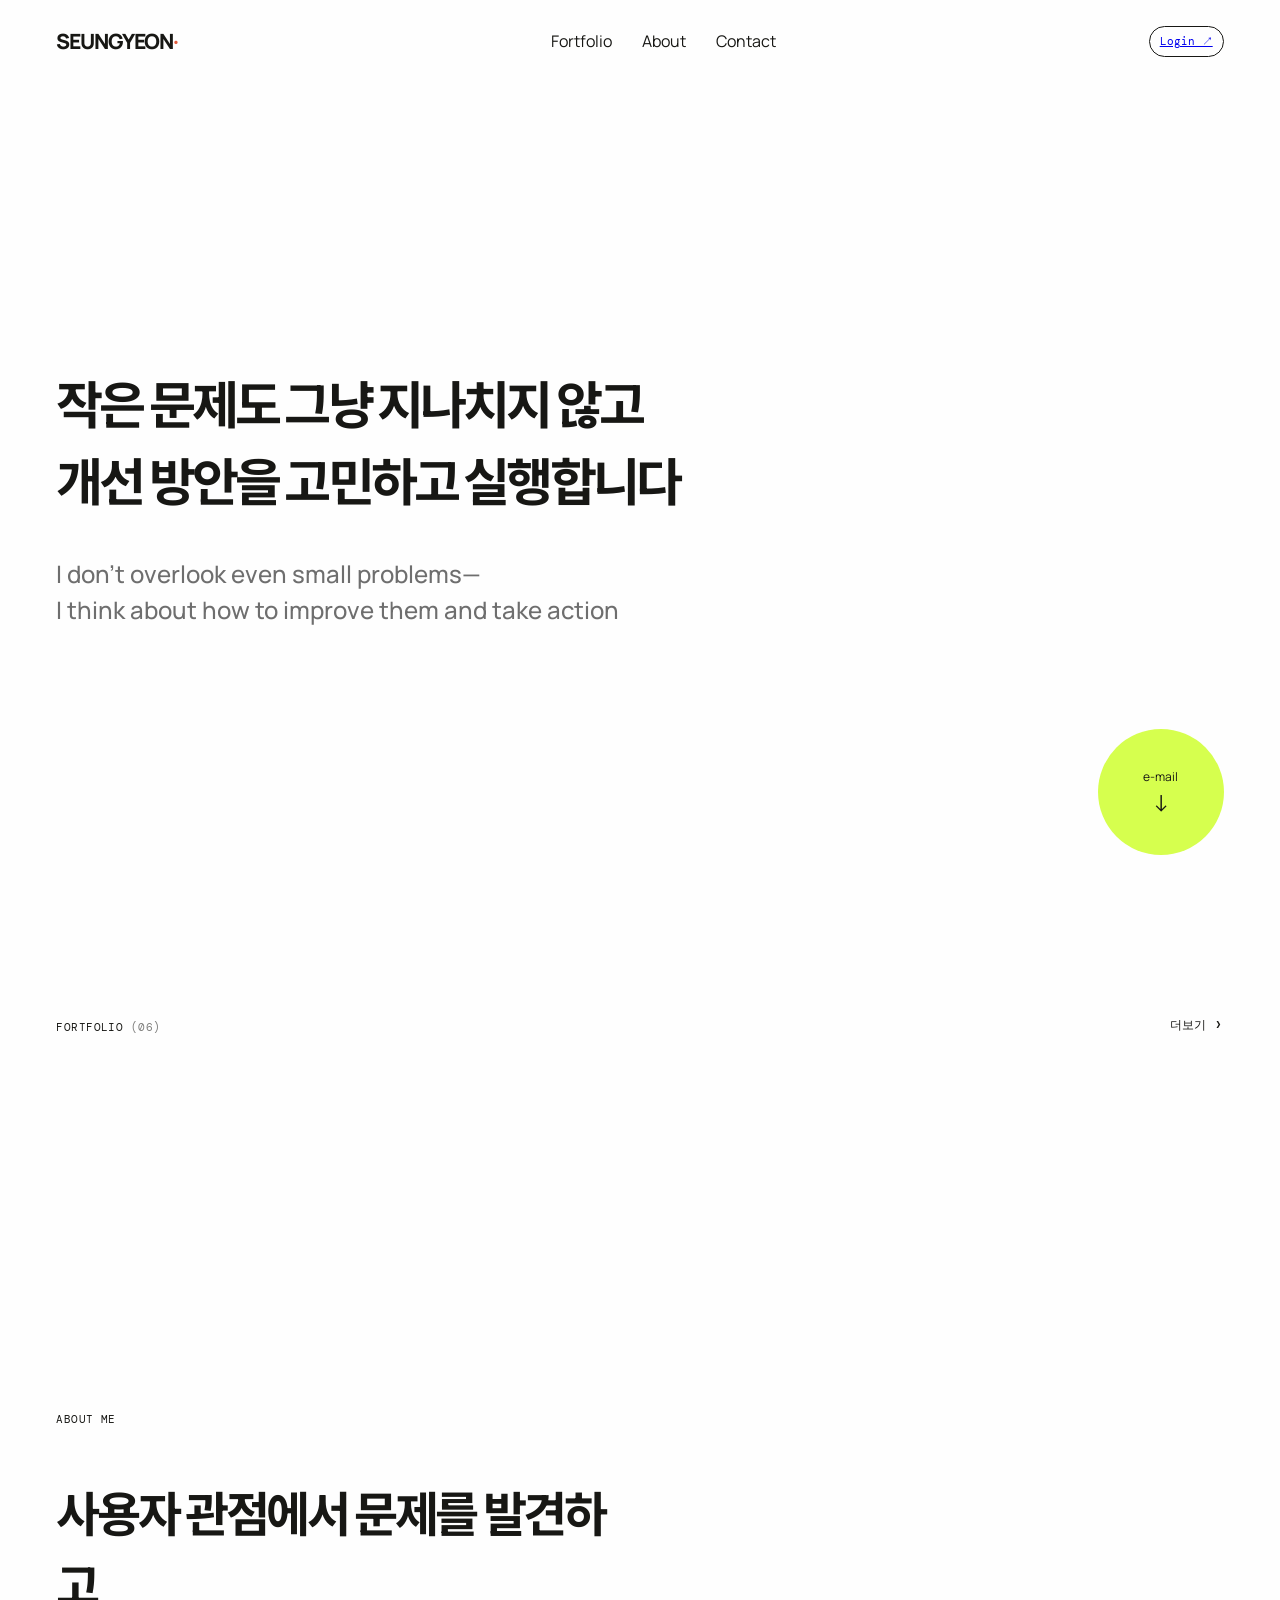
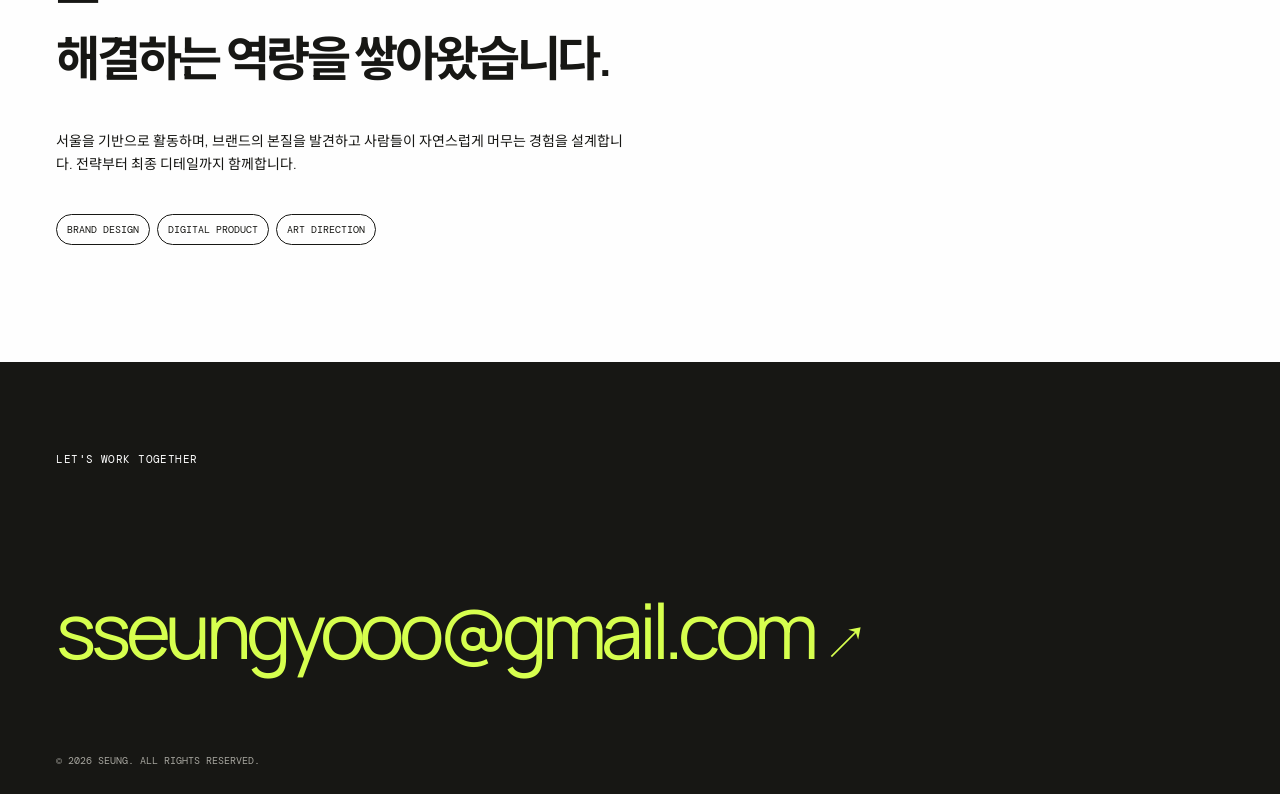
==== portfolio-homepage/index.html @ 779c718c "Use single hero image layer" ====
<!doctype html>
<html lang="ko">
<head>
  <meta charset="UTF-8" />
  <meta name="viewport" content="width=device-width, initial-scale=1.0" />
  <title>SEUNGYEON — Portfolio</title>
  <link rel="preconnect" href="https://fonts.googleapis.com">
  <link rel="preconnect" href="https://fonts.gstatic.com" crossorigin>
  <link href="https://fonts.googleapis.com/css2?family=DM+Mono:wght@400;500&family=Manrope:wght@400;500;600;700;800&family=Noto+Sans+KR:wght@400;500;600;700&display=swap" rel="stylesheet">
  <link rel="stylesheet" href="styles.css" />
  <style>
    .admin-link{font:11px 'DM Mono',monospace;border:1px solid #171714;padding:7px 10px;border-radius:20px}@media(max-width:680px){.admin-link{display:none}}
    .hero h1{font-size:clamp(48px, 4vw, 64px) !important;}
    .about h2{font-size:var(--about-size, 48px) !important}
    .hero{background:var(--hero-bg,transparent)}.contact{background:var(--contact-bg,#171714)}</style>
</head>
<body>
  <header class="nav">
    <a class="brand" href="#top">SEUNGYEON<span>·</span></a><nav><a href="works.html">Fortfolio</a><a href="#about">About</a><a href="#contact">Contact</a></nav><a class="admin-link" href="admin.html">Login ↗</a><button class="menu" aria-label="메뉴">☰</button></header>
  <main id="top">
   <section class="hero">
      <div class="hero-copy">
        <p class="eyebrow"></p>
        <h1 id="heroTitle">작은 문제도 그냥 지나치지 않고<br>개선 방안을 고민하고 실행합니다</h1>
        <p id="heroIntro" class="hero-intro">I don’t overlook even small problems—<br>I think about how to improve them and take action</p>
      </div>
      <img id="heroImage" class="hero-background-image" alt="" hidden>
      <div class="hero-bottom"><a class="round-link" href="#pageBottom">e-mail <span>↓</span>
</a>
    </section>

    <section id="work" class="work section">
      <div class="section-head"><p class="eyebrow">FORTFOLIO <span>(06)</span></p><a class="work-more" href="works.html">더보기 <span>›</span></a></div>
      <div id="workGrid" class="work-grid" aria-label="주요 작업물"></div>
    </section>

    <section id="about" class="about section"><div class="about-copy"><p class="eyebrow">ABOUT ME</p><h2 id="aboutTitle">사용자 관점에서 문제를 발견하고<br>해결하는 역량을 쌓아왔습니다.</h2><p id="aboutText" class="body-copy">서울을 기반으로 활동하며, 브랜드의 본질을 발견하고 사람들이 자연스럽게 머무는 경험을 설계합니다. 전략부터 최종 디테일까지 함께합니다.</p><div id="aboutKeywords" class="skills"><span>BRAND DESIGN</span><span>DIGITAL PRODUCT</span><span>ART DIRECTION</span></div><div id="aboutGallery" class="about-gallery" aria-label="소개 이미지 슬라이드"><div class="about-gallery-head"><div class="about-gallery-controls"><button id="aboutGalleryPrev" type="button" aria-label="이전 이미지">‹</button><button id="aboutGalleryNext" type="button" aria-label="다음 이미지">›</button></div></div><div id="aboutGalleryTrack" class="about-gallery-track"></div></div></div><div id="aboutImageBox" class="about-image" aria-label="소개 이미지"><img id="aboutImage" alt="" hidden></div></section>

    <section id="contact" class="contact"><p class="eyebrow">LET'S WORK TOGETHER</p><a id="contactEmail" href="mailto:sseungyooo@gmail.com">sseungyooo@gmail.com <span>↗</span></a><p class="footer-note">© 2026 SEUNG. ALL RIGHTS RESERVED.</p></section>
  </main>
    <dialog id="detailModal" class="detail-modal">
    <div class="modal-content">
      <button id="closeDetail" class="close-modal" aria-label="닫기">×</button>
      <div id="modalArt" class="modal-art"></div>
      <div class="modal-body">
        <p class="eyebrow">PROJECT DETAIL</p>
        <h2 id="modalTitle">프로젝트 제목</h2>
        <p id="modalDetail" class="modal-sub">카테고리 · 연도</p>
        <hr class="modal-divider" />
        <p id="modalDesc" class="modal-description">프로젝트 상세 설명 문구입니다.</p>
      </div>
    </div>
  </dialog>
  <script type="module" src="home.js"></script>
</body>
</html>
---- portfolio-homepage/styles.css ----
:root{--ink:#171714;--paper:#fefefe;--lime:#d6ff4e;--line:#c9c7c0}*{box-sizing:border-box}html{scroll-behavior:smooth}body{margin:0;background:var(--paper);color:var(--ink);font-family:Manrope,'Noto Sans KR',sans-serif}
.nav{height:82px;padding:0 4.4vw;display:flex;align-items:center;justify-content:space-between;border-bottom:none; solid var(--line);position:sticky;top:0;background:var(--paper);backdrop-filter:blur(12px);z-index:100}
.brand{color:var(--ink);font-weight:800;font-size:21px;text-decoration:none;letter-spacing:-1px}.brand span{color:#e25b3d}nav{display:flex;gap:30px}nav a,.text-button{font-size:16px;color:var(--ink);text-decoration:none;border:0;background:none;font-family:inherit;cursor:pointer}.menu{display:none;border:0;background:transparent;font-size:20px}.hero{min-height:calc(100vh - 82px);padding:11vh 4.4vw 5vh;position:relative;overflow:hidden;border-bottom:none; solid var(--line)}.eyebrow{font-family:'DM Mono',monospace;font-size:11px;letter-spacing:.04em;margin:0}.eyebrow span{opacity:.55}.hero h1{font-size:var(--hero-size, 60px) !important;letter-spacing:-.075em;line-height:.93;margin:7vh 0 0;max-width:none;position:relative;z-index:1}.hero em{font-family:Georgia,serif;font-weight:400}.hero-bottom{display:flex;align-items:end;justify-content:space-between;position:absolute;bottom:5vh;left:4.4vw;right:4.4vw;z-index:1}
.hero-bottom p,.body-copy{font-size:14px;line-height:1.7;margin:0}
.round-link{width:126px;height:126px;border-radius:50%;background:var(--lime);display:flex;align-items:center;justify-content:center;flex-direction:column;color:var(--ink);font-size:12px;text-decoration:none;transition:transform .3s}
.round-link:hover{transform:rotate(12deg) scale(1.05)}
.round-link span{font-size:23px}.orb{display:none !important;}.orb-one{width:37vw;height:37vw;right:-8vw;top:7vh;background:#ff7f67}.orb-two{width:16vw;height:16vw;right:29vw;bottom:-4vw;background:#7c9cff}.section{padding:13vh 4.4vw}
.section-head{display:flex;justify-content:space-between;margin-bottom:42px}.text-button{text-decoration:underline;text-underline-offset:4px}.work-grid{display:grid;grid-template-columns:1.35fr 1fr;gap:50px 2vw}.project:nth-child(3){grid-column:2}
.project-art{aspect-ratio:1.2;position:relative;overflow:hidden;padding:18px;font-family:'DM Mono',monospace;font-size:11px}.project-large .project-art{aspect-ratio:1.28}.art-a{background:#ccb9f8}.art-b{background:#fd7e58}
.art-c{background:#172426;color:var(--paper)}.shape{position:absolute}.a-shape{width:42%;height:70%;border-radius:50% 50% 6% 6%;background:#e8fa4b;left:29%;top:18%;transform:rotate(35deg)}
.b-shape{width:65%;height:65%;border-radius:50%;background:#1c39ca;right:-10%;bottom:-14%;box-shadow:-52px -22px 0 #f6dfc5}.c-shape{right:8%;bottom:10%;font-weight:700;font-size:clamp(25px,4vw,62px);line-height:.85;text-align:right;letter-spacing:-.08em}
.project-meta{padding-top:15px;display:flex;justify-content:space-between;gap:10px}.project-meta h2{margin:0;font-size:16px;letter-spacing:-.04em}
.project-meta p{margin:0;font:10px 'DM Mono',monospace;opacity:.65;padding-top:5px}.about{border-top:none; solid var(--line);display:grid;grid-template-columns:1fr 2fr;gap:5vw}

.about h2{font-size:var(--about-size, 48px) !important;letter-spacing:-.07em;line-height:.98;margin:0 0 35px}
.body-copy{max-width:860px}

.skills{margin-top:48px;display:flex;flex-wrap:wrap;gap:7px}
.skills span{font:10px 'DM Mono',monospace;border:1px solid var(--ink);padding:8px 10px;border-radius:20px}.contact{background:var(--ink);color:var(--paper);padding:10vh 4.4vw 3vh;min-height:48vh;display:flex;flex-direction:column}

.contact a{color:var(--lime);font-size:clamp(31px,6vw,90px);letter-spacing:-.07em;text-decoration:none;margin-top:auto}
.contact a span{font-family:Arial;font-size:.6em}
.footer-note{font:10px 'DM Mono',monospace;color:#a6a59e;margin:8vh 0 0}dialog{border:0;padding:0;background:transparent;width:min(92vw,530px)}dialog::backdrop{background:#171714aa;backdrop-filter:blur(5px)}dialog form{background:var(--paper);padding:46px;position:relative}dialog h2{font-size:33px;letter-spacing:-.06em;margin:12px 0 30px}

.close{position:absolute;right:20px;top:15px;font-size:30px;border:0;background:none;cursor:pointer}label{display:block;font-size:12px;margin:17px 0}input{display:block;margin-top:7px;width:100%;padding:12px 0;background:transparent;border:0;border-bottom:none; solid var(--ink);font:14px inherit}

.file-label{border:none; dashed #9c9a92;padding:15px}.file-label input{border:0}
.file-label small{font-size:10px;color:#696861}.submit{margin-top:18px;width:100%;padding:15px;background:var(--ink);color:white;border:0;font:600 13px inherit;cursor:pointer}@media(max-width:680px){.nav{height:64px}.nav nav{display:none}
.menu{display:block}.hero{min-height:680px;padding-top:8vh}.hero-bottom{align-items:start}
.orb-one{width:65vw;height:65vw;right:-20vw}.orb-two{width:31vw;height:31vw;right:15vw;bottom:20vh}.work-grid{display:block}
.project{margin-bottom:35px}.project:nth-child(3){margin-left:12vw}.about{display:block}.about>
.eyebrow{margin-bottom:50px}
.contact{min-height:38vh}.round-link{width:95px;height:95px}
.section{padding:85px 4.4vw}}


/* Project Card Hover & Detail Modal */
.project { cursor: pointer; transition: transform 0.3s ease; }
.project:hover { transform: translateY(-6px); }
.project-art { transition: filter 0.3s ease, transform 0.3s ease; }
.project:hover .project-art { filter: brightness(1.05); }

.detail-modal { border: 0; padding: 0; background: transparent; width: min(92vw, 600px); border-radius: 16px; }
.detail-modal::backdrop { background: rgba(23, 23, 20, 0.7); backdrop-filter: blur(8px); }
.modal-content { background: var(--paper); border-radius: 16px; position: relative; overflow: hidden; box-shadow: 0 25px 50px -12px rgba(0, 0, 0, 0.25); border:none; solid var(--line); }
.close-modal { position: absolute; right: 20px; top: 18px; font-size: 26px; border: 0; background: rgba(255, 255, 255, 0.8); width: 36px; height: 36px; border-radius: 50%; display: flex; align-items: center; justify-content: center; cursor: pointer; z-index: 10; backdrop-filter: blur(4px); transition: background 0.2s; }
.close-modal:hover { background: rgba(255, 255, 255, 1); }
.modal-art { aspect-ratio: 1.6; width: 100%; position: relative; background-size: cover; background-position: center; }
.modal-body { padding: 32px 36px 40px; }
.modal-sub { font: 12px 'DM Mono', monospace; opacity: 0.75; margin: 8px 0 0; }
.modal-body h2 { font-size: clamp(24px, 3.5vw, 36px); letter-spacing: -0.05em; margin: 12px 0 0; line-height: 1.1; color: var(--ink); }
.modal-divider { border: 0; height: 1px; background: var(--line); margin: 24px 0; }
.modal-description { font-size: 15px; line-height: 1.75; color: var(--ink); margin: 0; white-space: pre-wrap; }


/* Ensure 100% Clickable Project Cards */
.project, .project * { cursor: pointer !important; }
.project { user-select: none; transition: transform 0.25s ease, filter 0.25s ease; position: relative; z-index: 1; }
.project:hover { transform: translateY(-8px); }
.project:active { transform: translateY(-2px) scale(0.99); }

.hero h1 { line-height: 1.5 !important; }
.about h2 { line-height: 1.5 !important; }
.hero-intro{
  margin-top:36px;
  font-size:24px;
  font-weight:500;
  line-height:150%;
  letter-spacing:0.0em;
  color:#6E6E6E;
  max-width:1000px;
}

.hero-bottom{
  justify-content:flex-end;
}

/* Selected work: compact six-card gallery */
.section-head{align-items:center}
.work-more{font:12px 'DM Mono',monospace;color:var(--ink);text-decoration:none;border-bottom:none; solid currentColor;padding-bottom:3px;transition:opacity .2s}
.work-more:hover{opacity:.55}.work-more span{font-size:18px;line-height:0;vertical-align:-1px}
.work-grid{grid-template-columns:repeat(3,minmax(0,1fr));gap:54px 1.2vw}.project:nth-child(3){grid-column:auto}.project-large .project-art,.project-art{aspect-ratio:1/1;padding:14px}.project-art span{position:relative;z-index:1}.project-meta{padding-top:12px}.project-meta h2{font-size:14px}.project-meta p{font-size:9px}.project:hover{transform:translateY(-5px)}
@media(max-width:850px){.work-grid{grid-template-columns:repeat(2,minmax(0,1fr));gap:40px 2vw}}
@media(max-width:540px){.section-head{margin-bottom:28px}.work-grid{grid-template-columns:1fr;gap:30px}.project:nth-child(3){margin-left:0}.work-more{font-size:11px}}

/* Home work: horizontal wheel-driven gallery */
.project{color:inherit;text-decoration:none}.scroll-guide{font:10px 'DM Mono',monospace;margin:0;color:#73716b}#workGrid.work-grid{display:flex;gap:22px;overflow-x:auto;padding:28px 0 56px;scroll-snap-type:x proximity;overscroll-behavior-x:contain;scrollbar-width:none;-ms-overflow-style:none}#workGrid::-webkit-scrollbar{display:none}#workGrid .project{flex:0 0 calc((100% - 44px)/3);scroll-snap-align:start;transition:transform .5s cubic-bezier(.22,.8,.22,1),filter .5s;transform-origin:center bottom}#workGrid .project-art{aspect-ratio:4/5}#workGrid .project:hover{transform:translateY(-28px);filter:drop-shadow(0 25px 16px rgba(23,23,20,.16));position:relative;z-index:2}
/* All work: conventional three-column grid */
.all-work-grid{display:grid;grid-template-columns:repeat(3,minmax(0,1fr));gap:54px 1.2vw;padding-top:28px}.all-work-card{min-width:0}.all-work-card .project-art{aspect-ratio:1/1}.all-work-card 
.project-meta{padding-top:12px}@media(max-width:850px){.all-work-grid{grid-template-columns:repeat(2,minmax(0,1fr));gap:40px 2vw}}@media(max-width:680px){.scroll-guide{display:none}#workGrid.work-grid{gap:14px;padding-bottom:38px}#workGrid 
.project{flex-basis:76vw}#workGrid .project:hover{transform:translateY(-16px)}.all-work-grid{grid-template-columns:1fr;gap:30px}}

.all-work-card{color:inherit;text-decoration:none;transition:transform .25s}.all-work-card:hover{transform:translateY(-6px)}.project-page{max-width:1120px;margin:0 auto;padding:8vh 4.4vw 16vh}
.back-project{font:11px 'DM Mono',monospace;color:var(--ink);text-decoration:none}.project-page>h1{font-size:clamp(44px,8vw,110px);letter-spacing:-.075em;line-height:1;margin:9vh 0 18px;max-width:900px}
.project-page-detail{font:13px 'DM Mono',monospace;margin:0 0 8vh}.project-page-image{aspect-ratio:16/9;margin-bottom:10vh}
.project-page-copy{max-width:580px;margin-left:auto}.project-page-copy>p:last-child{font-size:18px;line-height:1.8;white-space:pre-wrap;margin:22px 0 0}@media(max-width:680px){.project-page{padding-top:50px}
.project-page-image{aspect-ratio:1/1;margin-bottom:60px}.project-page-copy{margin-left:0}.project-page-copy>p:last-child{font-size:16px}}

/* Project detail spacing */
.project-page{max-width:1440px;padding:clamp(52px,8vw,128px) clamp(28px,8vw,150px) clamp(90px,13vw,190px)}
.back-project{display:inline-block;margin-bottom:clamp(42px,7vh,88px)}
.project-page>h1{margin:clamp(36px,6vh,76px) 0 20px;max-width:1040px}
.project-page-detail{margin-bottom:clamp(52px,9vh,120px)}
.project-page-image{width:100%;aspect-ratio:16/8.5;margin:0 0 clamp(70px,11vh,150px)}
.project-page-copy{max-width:640px;margin-right:clamp(0px,7vw,110px)}
.project-page-detail + .project-page-copy{margin-top:clamp(46px,7vh,92px);margin-bottom:clamp(58px,9vh,120px)}
@media(max-width:680px){.project-page{padding:48px 24px 96px}.back-project{margin-bottom:42px}.project-page>h1{margin-top:32px}.project-page-image{aspect-ratio:1/1}.project-page-copy{margin-right:0}}

/* Editorial project layout */
.project-page{max-width:760px;margin:0 auto;padding:clamp(40px,5vw,70px) 28px 110px}
.project-page #projectIndex{display:none}
.project-page .back-project{display:inline-block}
.project-page>h1{font-size:clamp(50px,5.6vw,82px);line-height:.98;letter-spacing:-.08em;margin:0 0 20px;max-width:none}
.project-page-detail{font-size:10px;margin:0 0 clamp(52px,7vw,88px)}
.project-page-copy{max-width:none;margin:0 0 28px}
.project-page-copy>p:last-child{font-size:14px;line-height:1.7;margin:12px 0 0}
.project-page-image{aspect-ratio:16/9;margin:0;width:100%}
@media(max-width:680px){.project-page{padding:42px 22px 72px}.project-page>h1{font-size:48px}.project-page-detail{margin-bottom:46px}.project-page-image{aspect-ratio:1/1}}


/* Hero image upload area */
.hero{display:grid;grid-template-columns:minmax(0,1.12fr) minmax(330px,.82fr);align-items:center;gap:clamp(36px,6vw,110px);padding:clamp(55px,9vh,120px) 4.4vw 5vh}
.hero-copy{position:relative;z-index:1;align-self:center}
.hero h1{margin:0}
.hero-image{width:100%;aspect-ratio:0.92;background:#dedede;border-radius:28px;overflow:hidden;align-self:stretch;min-height:440px}
.hero-image img{width:100%;height:100%;display:block;object-fit:cover}
.hero-bottom{z-index:3}@media(max-width:760px){.hero{display:block;min-height:auto;padding:80px 4.4vw 150px}
.hero-image{margin-top:42px;min-height:0;aspect-ratio:1;border-radius:20px}.hero-bottom{bottom:28px}
.hero h1{font-size:clamp(42px,11vw,var(--hero-size,60px))!important}}


/* Full hero background image */
.hero{grid-template-columns:1fr;background-color:var(--hero-bg,transparent);background-image:var(--hero-image,none);background-size:cover;background-position:center;isolation:isolate}
.hero-copy{width:100%;max-width:1200px;}
.hero::before{content:"";position:absolute;inset:0;background:linear-gradient(90deg,rgba(255,255,255,.84) 0%,rgba(255,255,255,.56) 47%,rgba(255,255,255,.1) 100%);z-index:0;pointer-events:none}
.hero:not(.has-hero-image)::before{display:none}
.hero-image{display:none}
.hero .hero-bottom{left:auto;right:4.4vw;bottom:5vh;z-index:3}@media(max-width:760px){.hero-copy{max-width:none}
.hero .hero-bottom{left:auto;right:4.4vw;bottom:28px}.hero::before{background:rgba(255,255,255,.45)}}


/* About content and image, managed from admin */
.about{grid-template-columns:minmax(0,1.08fr) minmax(300px,.92fr);align-items:center;gap:clamp(44px,7vw,120px)}.about-copy>.eyebrow{margin-bottom:clamp(28px,4vw,52px)}
.about-copy h2{max-width:860px}

.about-image{display:none;width:100%;aspect-ratio:5/5.78;border-radius:24px;overflow:hidden;background:#dedede}
.about-image.has-image{display:block}
.about-image img{display:block;width:100%;height:100%;object-fit:cover}
.about-copy .skills{margin-top:38px}@media(max-width:760px){.about{display:block}.about-image.has-image{margin-top:46px;border-radius:20px}.about-copy>.eyebrow{margin-bottom:32px}}


/* About gallery managed in admin */
.about{align-items:start}.about-copy{padding-top:clamp(0px,1.2vw,18px)}.about-gallery{display:none;margin-top:clamp(34px,4vw,54px);overflow:hidden;width:100%}.about-gallery.has-images{display:block}.about-gallery-track{display:flex;gap:12px;transform:translateX(0);transition:transform 650ms cubic-bezier(.22,.8,.22,1);will-change:transform}.about-gallery-track.is-shifting{transform:translateX(calc(-33.333333% - 4px))}.about-gallery-item{flex:0 0 calc((100% - 24px)/3);aspect-ratio:4/5;border-radius:18px;overflow:hidden;background:#dedede}.about-gallery-item img{display:block;width:100%;height:100%;object-fit:cover}@media(max-width:760px){.about-copy{padding-top:0}.about-gallery{margin-top:34px}.about-gallery-item{border-radius:14px}.about-gallery-track{gap:10px}.about-gallery-track.is-shifting{transform:translateX(calc(-33.333333% - 3.333px))}.about-gallery-item{flex-basis:calc((100% - 20px)/3)}}


/* About gallery controls and seamless movement */
.about-gallery-head{display:flex;justify-content:flex-end;align-items:center;margin:0 0 12px}.about-gallery-controls{display:flex;gap:8px}.about-gallery-controls button{width:32px;height:32px;margin:0;padding:0;border:1px solid var(--ink);border-radius:50%;background:var(--paper);color:var(--ink);font:24px/1 Arial,sans-serif;display:grid;place-items:center;cursor:pointer;transition:background .2s,color .2s,opacity .2s}.about-gallery-controls button:hover:not(:disabled){background:var(--ink);color:var(--paper)}.about-gallery-controls button:disabled{opacity:.28;cursor:default}.about-gallery-track{transition:transform 650ms cubic-bezier(.22,.8,.22,1)}.about-gallery-track.is-shifting{transform:translateX(calc(-33.333333% - 4px))}


/* Restore home Portfolio horizontal gallery and hover interaction */
#work #workGrid.work-grid{display:flex!important;grid-template-columns:none!important;gap:22px;overflow-x:auto;overflow-y:visible;padding:28px 0 56px;scroll-snap-type:x proximity;scrollbar-width:none;-ms-overflow-style:none}#work #workGrid.work-grid::-webkit-scrollbar{display:none}#work #workGrid.work-grid .project{display:block!important;flex:0 0 calc((100% - 44px)/3)!important;min-width:0;margin:0!important;scroll-snap-align:start;transform-origin:center bottom;transition:transform .5s cubic-bezier(.22,.8,.22,1),filter .5s}#work #workGrid.work-grid .project-art{aspect-ratio:4/5}#work #workGrid.work-grid .project:hover{transform:translateY(-28px);filter:drop-shadow(0 25px 16px rgba(23,23,20,.16));position:relative;z-index:2}@media(max-width:680px){#work #workGrid.work-grid{gap:14px;padding-bottom:38px}#work #workGrid.work-grid .project{flex-basis:76vw!important}#work #workGrid.work-grid .project:hover{transform:translateY(-16px)}}
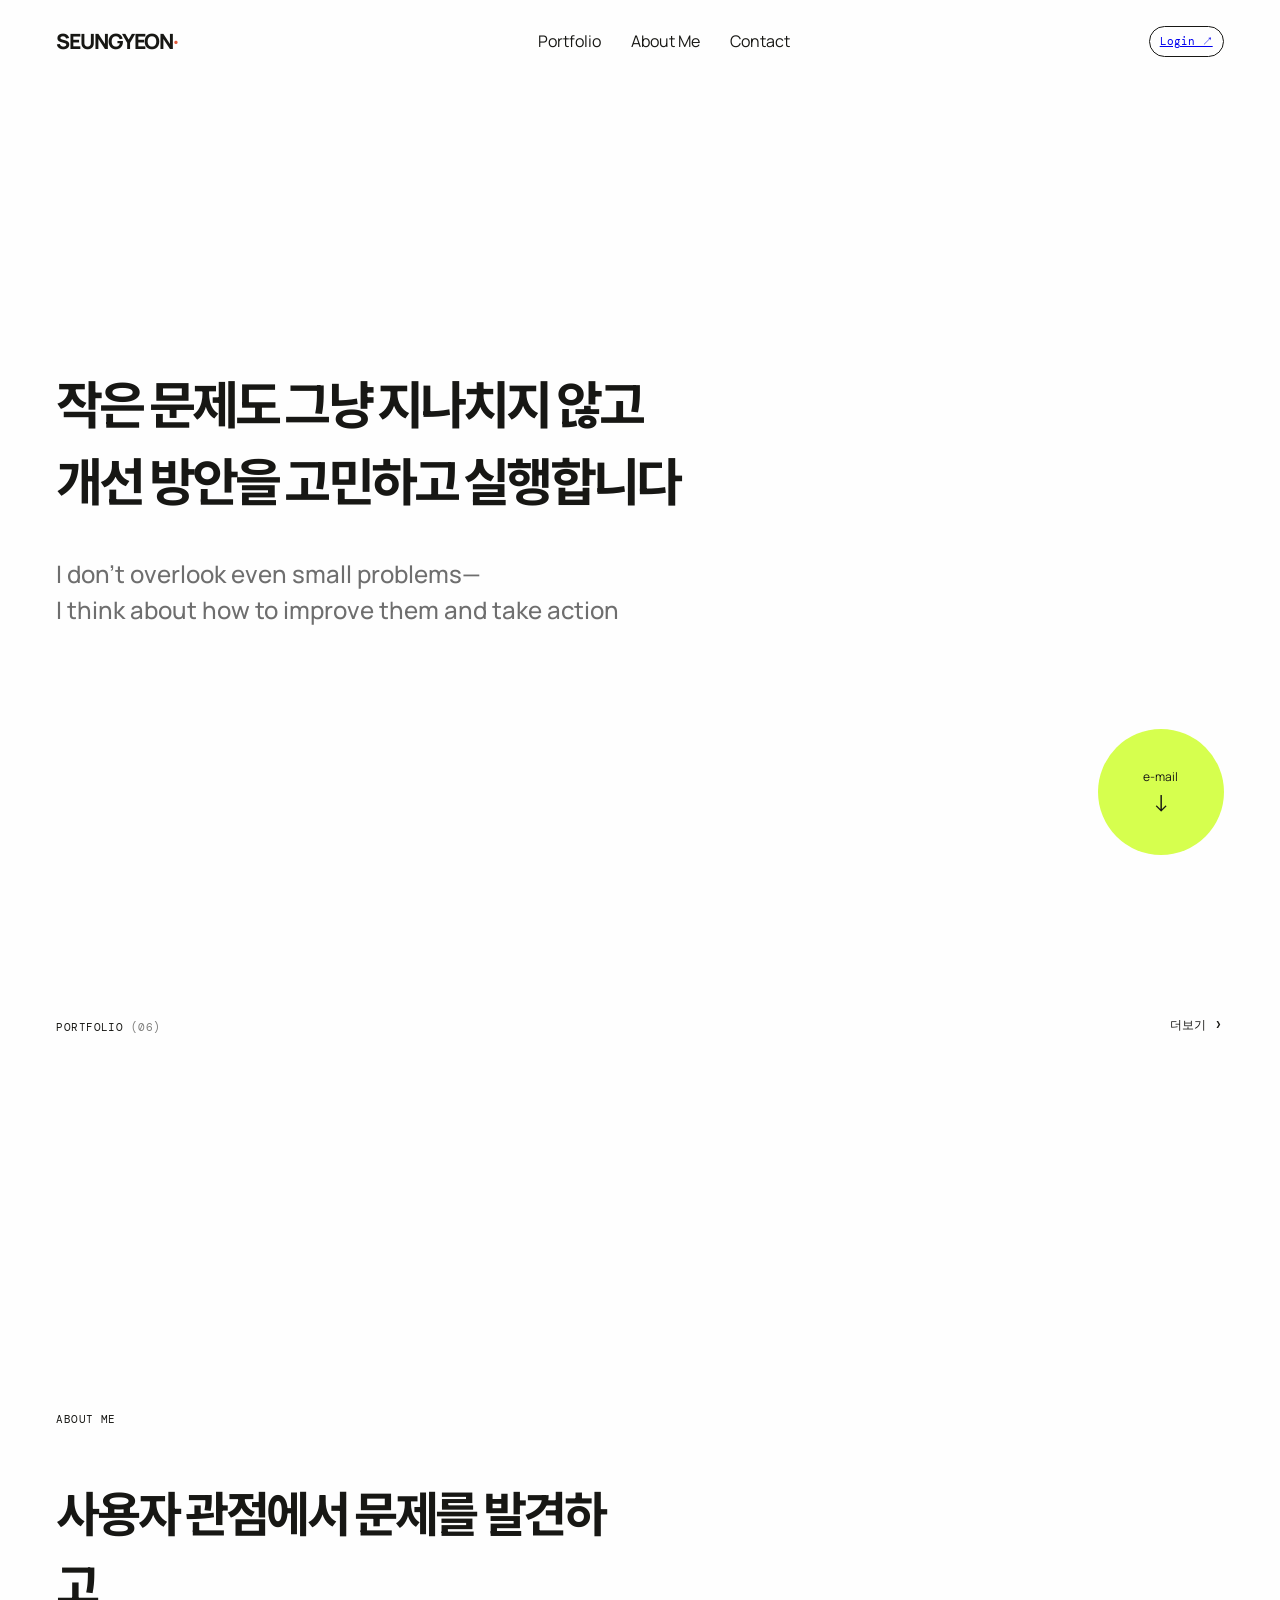
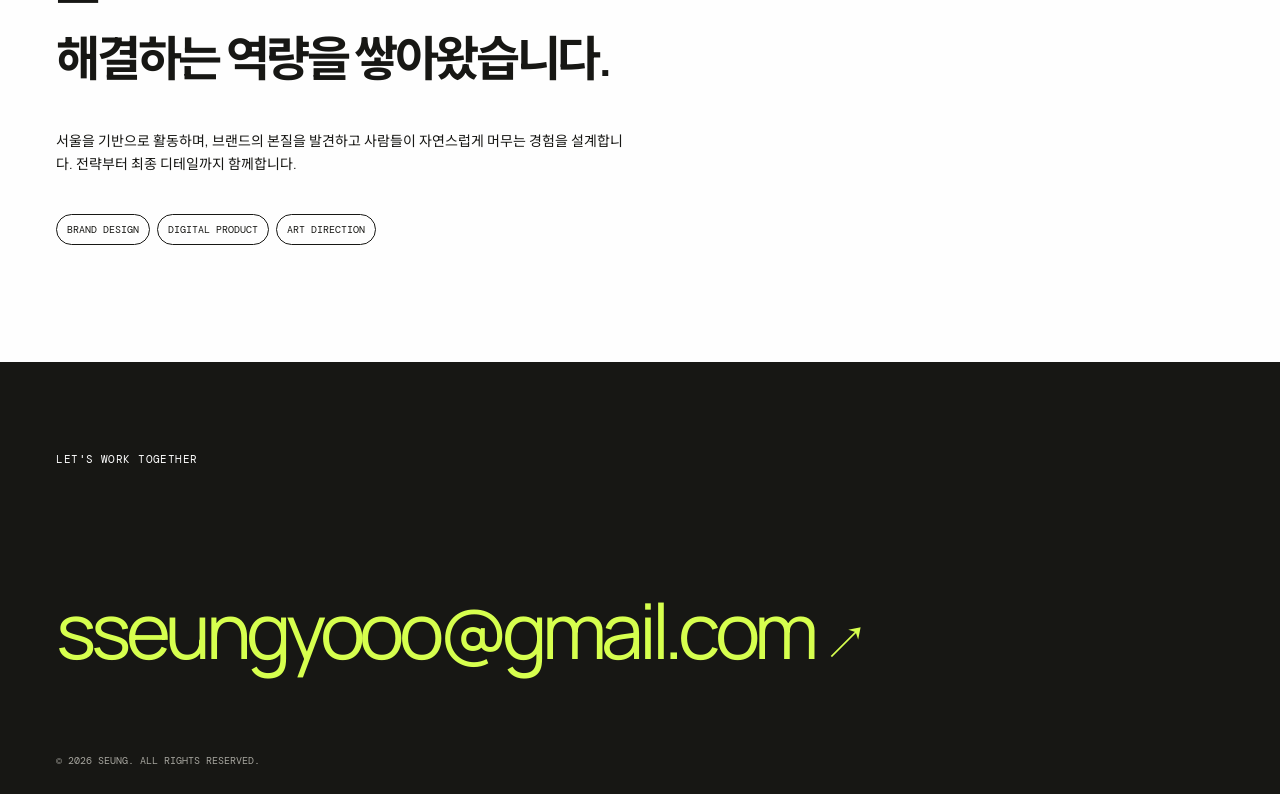
==== commit 6d3208cd: "Update index.html" ====
--- a/portfolio-homepage/index.html
+++ b/portfolio-homepage/index.html
@@ -16,7 +16,7 @@
 </head>
 <body>
   <header class="nav">
-    <a class="brand" href="#top">SEUNGYEON<span>·</span></a><nav><a href="works.html">Fortfolio</a><a href="#about">About</a><a href="#contact">Contact</a></nav><a class="admin-link" href="admin.html">Login ↗</a><button class="menu" aria-label="메뉴">☰</button></header>
+    <a class="brand" href="#top">SEUNGYEON<span>·</span></a><nav><a href="works.html">Portfolio</a><a href="#about">About Me</a><a href="#contact">Contact</a></nav><a class="admin-link" href="admin.html">Login ↗</a><button class="menu" aria-label="메뉴">☰</button></header>
   <main id="top">
    <section class="hero">
       <div class="hero-copy">
@@ -30,7 +30,7 @@
     </section>
 
     <section id="work" class="work section">
-      <div class="section-head"><p class="eyebrow">FORTFOLIO <span>(06)</span></p><a class="work-more" href="works.html">더보기 <span>›</span></a></div>
+      <div class="section-head"><p class="eyebrow">PORTFOLIO <span>(06)</span></p><a class="work-more" href="works.html">더보기 <span>›</span></a></div>
       <div id="workGrid" class="work-grid" aria-label="주요 작업물"></div>
     </section>
 
--- a/portfolio-homepage/styles.css
+++ b/portfolio-homepage/styles.css
@@ -1,12 +1,18 @@
 
 :root{--ink:#171714;--paper:#fefefe;--lime:#d6ff4e;--line:#c9c7c0}*{box-sizing:border-box}html{scroll-behavior:smooth}body{margin:0;background:var(--paper);color:var(--ink);font-family:Manrope,'Noto Sans KR',sans-serif}
 .nav{height:82px;padding:0 4.4vw;display:flex;align-items:center;justify-content:space-between;border-bottom:none; solid var(--line);position:sticky;top:0;background:var(--paper);backdrop-filter:blur(12px);z-index:100}
-.brand{color:var(--ink);font-weight:800;font-size:21px;text-decoration:none;letter-spacing:-1px}.brand span{color:#e25b3d}nav{display:flex;gap:30px}nav a,.text-button{font-size:16px;color:var(--ink);text-decoration:none;border:0;background:none;font-family:inherit;cursor:pointer}.menu{display:none;border:0;background:transparent;font-size:20px}.hero{min-height:calc(100vh - 82px);padding:11vh 4.4vw 5vh;position:relative;overflow:hidden;border-bottom:none; solid var(--line)}.eyebrow{font-family:'DM Mono',monospace;font-size:11px;letter-spacing:.04em;margin:0}.eyebrow span{opacity:.55}.hero h1{font-size:var(--hero-size, 60px) !important;letter-spacing:-.075em;line-height:.93;margin:7vh 0 0;max-width:none;position:relative;z-index:1}.hero em{font-family:Georgia,serif;font-weight:400}.hero-bottom{display:flex;align-items:end;justify-content:space-between;position:absolute;bottom:5vh;left:4.4vw;right:4.4vw;z-index:1}
+.brand{color:var(--ink);font-weight:800;font-size:21px;text-decoration:none;letter-spacing:-1px}
+.brand span{color:#e25b3d}nav{display:flex;gap:30px}nav a,.text-button{font-size:16px;color:var(--ink);text-decoration:none;border:0;background:none;font-family:inherit;cursor:pointer}.menu{display:none;border:0;background:transparent;font-size:20px}.hero{min-height:calc(100vh - 82px);padding:11vh 4.4vw 5vh;position:relative;overflow:hidden;border-bottom:none; solid var(--line)}.eyebrow{font-family:'DM Mono',monospace;font-size:11px;letter-spacing:.04em;margin:0}.eyebrow span{opacity:.55}.hero h1{font-size:var(--hero-size, 60px) !important;letter-spacing:-.075em;line-height:.93;margin:7vh 0 0;max-width:none;position:relative;z-index:1}.hero em{font-family:Georgia,serif;font-weight:400}.hero-bottom{display:flex;align-items:end;justify-content:space-between;position:absolute;bottom:5vh;left:4.4vw;right:4.4vw;z-index:1}
+
 .hero-bottom p,.body-copy{font-size:14px;line-height:1.7;margin:0}
 .round-link{width:126px;height:126px;border-radius:50%;background:var(--lime);display:flex;align-items:center;justify-content:center;flex-direction:column;color:var(--ink);font-size:12px;text-decoration:none;transition:transform .3s}
 .round-link:hover{transform:rotate(12deg) scale(1.05)}
-.round-link span{font-size:23px}.orb{display:none !important;}.orb-one{width:37vw;height:37vw;right:-8vw;top:7vh;background:#ff7f67}.orb-two{width:16vw;height:16vw;right:29vw;bottom:-4vw;background:#7c9cff}.section{padding:13vh 4.4vw}
-.section-head{display:flex;justify-content:space-between;margin-bottom:42px}.text-button{text-decoration:underline;text-underline-offset:4px}.work-grid{display:grid;grid-template-columns:1.35fr 1fr;gap:50px 2vw}.project:nth-child(3){grid-column:2}
+.round-link span{font-size:23px}
+.orb{display:none !important;}.orb-one{width:37vw;height:37vw;right:-8vw;top:7vh;background:#ff7f67}.orb-two{width:16vw;height:16vw;right:29vw;bottom:-4vw;background:#7c9cff}.section{padding:13vh 4.4vw}
+
+.section-head{display:flex;justify-content:space-between;margin-bottom:42px}
+.text-button{text-decoration:underline;text-underline-offset:4px}
+.work-grid{display:grid;grid-template-columns:1.35fr 1fr;gap:50px 2vw}.project:nth-child(3){grid-column:2}
 .project-art{aspect-ratio:1.2;position:relative;overflow:hidden;padding:18px;font-family:'DM Mono',monospace;font-size:11px}.project-large .project-art{aspect-ratio:1.28}.art-a{background:#ccb9f8}.art-b{background:#fd7e58}
 .art-c{background:#172426;color:var(--paper)}.shape{position:absolute}.a-shape{width:42%;height:70%;border-radius:50% 50% 6% 6%;background:#e8fa4b;left:29%;top:18%;transform:rotate(35deg)}
 .b-shape{width:65%;height:65%;border-radius:50%;background:#1c39ca;right:-10%;bottom:-14%;box-shadow:-52px -22px 0 #f6dfc5}.c-shape{right:8%;bottom:10%;font-weight:700;font-size:clamp(25px,4vw,62px);line-height:.85;text-align:right;letter-spacing:-.08em}
@@ -17,8 +23,9 @@
 .body-copy{max-width:860px}
 
 .skills{margin-top:48px;display:flex;flex-wrap:wrap;gap:7px}
-.skills span{font:10px 'DM Mono',monospace;border:1px solid var(--ink);padding:8px 10px;border-radius:20px}.contact{background:var(--ink);color:var(--paper);padding:10vh 4.4vw 3vh;min-height:48vh;display:flex;flex-direction:column}
+.skills span{font:10px 'DM Mono',monospace;border:1px solid var(--ink);padding:8px 10px;border-radius:20px}
 
+.contact{background:var(--ink);color:var(--paper);padding:10vh 4.4vw 3vh;min-height:48vh;display:flex;flex-direction:column}
 .contact a{color:var(--lime);font-size:clamp(31px,6vw,90px);letter-spacing:-.07em;text-decoration:none;margin-top:auto}
 .contact a span{font-family:Arial;font-size:.6em}
 .footer-note{font:10px 'DM Mono',monospace;color:#a6a59e;margin:8vh 0 0}dialog{border:0;padding:0;background:transparent;width:min(92vw,530px)}dialog::backdrop{background:#171714aa;backdrop-filter:blur(5px)}dialog form{background:var(--paper);padding:46px;position:relative}dialog h2{font-size:33px;letter-spacing:-.06em;margin:12px 0 30px}
@@ -160,3 +167,7 @@
 
 /* Restore home Portfolio horizontal gallery and hover interaction */
 #work #workGrid.work-grid{display:flex!important;grid-template-columns:none!important;gap:22px;overflow-x:auto;overflow-y:visible;padding:28px 0 56px;scroll-snap-type:x proximity;scrollbar-width:none;-ms-overflow-style:none}#work #workGrid.work-grid::-webkit-scrollbar{display:none}#work #workGrid.work-grid .project{display:block!important;flex:0 0 calc((100% - 44px)/3)!important;min-width:0;margin:0!important;scroll-snap-align:start;transform-origin:center bottom;transition:transform .5s cubic-bezier(.22,.8,.22,1),filter .5s}#work #workGrid.work-grid .project-art{aspect-ratio:4/5}#work #workGrid.work-grid .project:hover{transform:translateY(-28px);filter:drop-shadow(0 25px 16px rgba(23,23,20,.16));position:relative;z-index:2}@media(max-width:680px){#work #workGrid.work-grid{gap:14px;padding-bottom:38px}#work #workGrid.work-grid .project{flex-basis:76vw!important}#work #workGrid.work-grid .project:hover{transform:translateY(-16px)}}
+
+
+/* Single, non-repeating hero image */
+.hero{background-image:none!important;background-repeat:no-repeat}.hero-background-image{position:absolute;inset:0;z-index:0;display:block;width:100%;height:100%;object-fit:cover;object-position:center}.hero-background-image[hidden]{display:none}.hero.has-hero-image::before{display:none}.hero-copy{position:relative;z-index:2}.hero .hero-bottom{z-index:3}
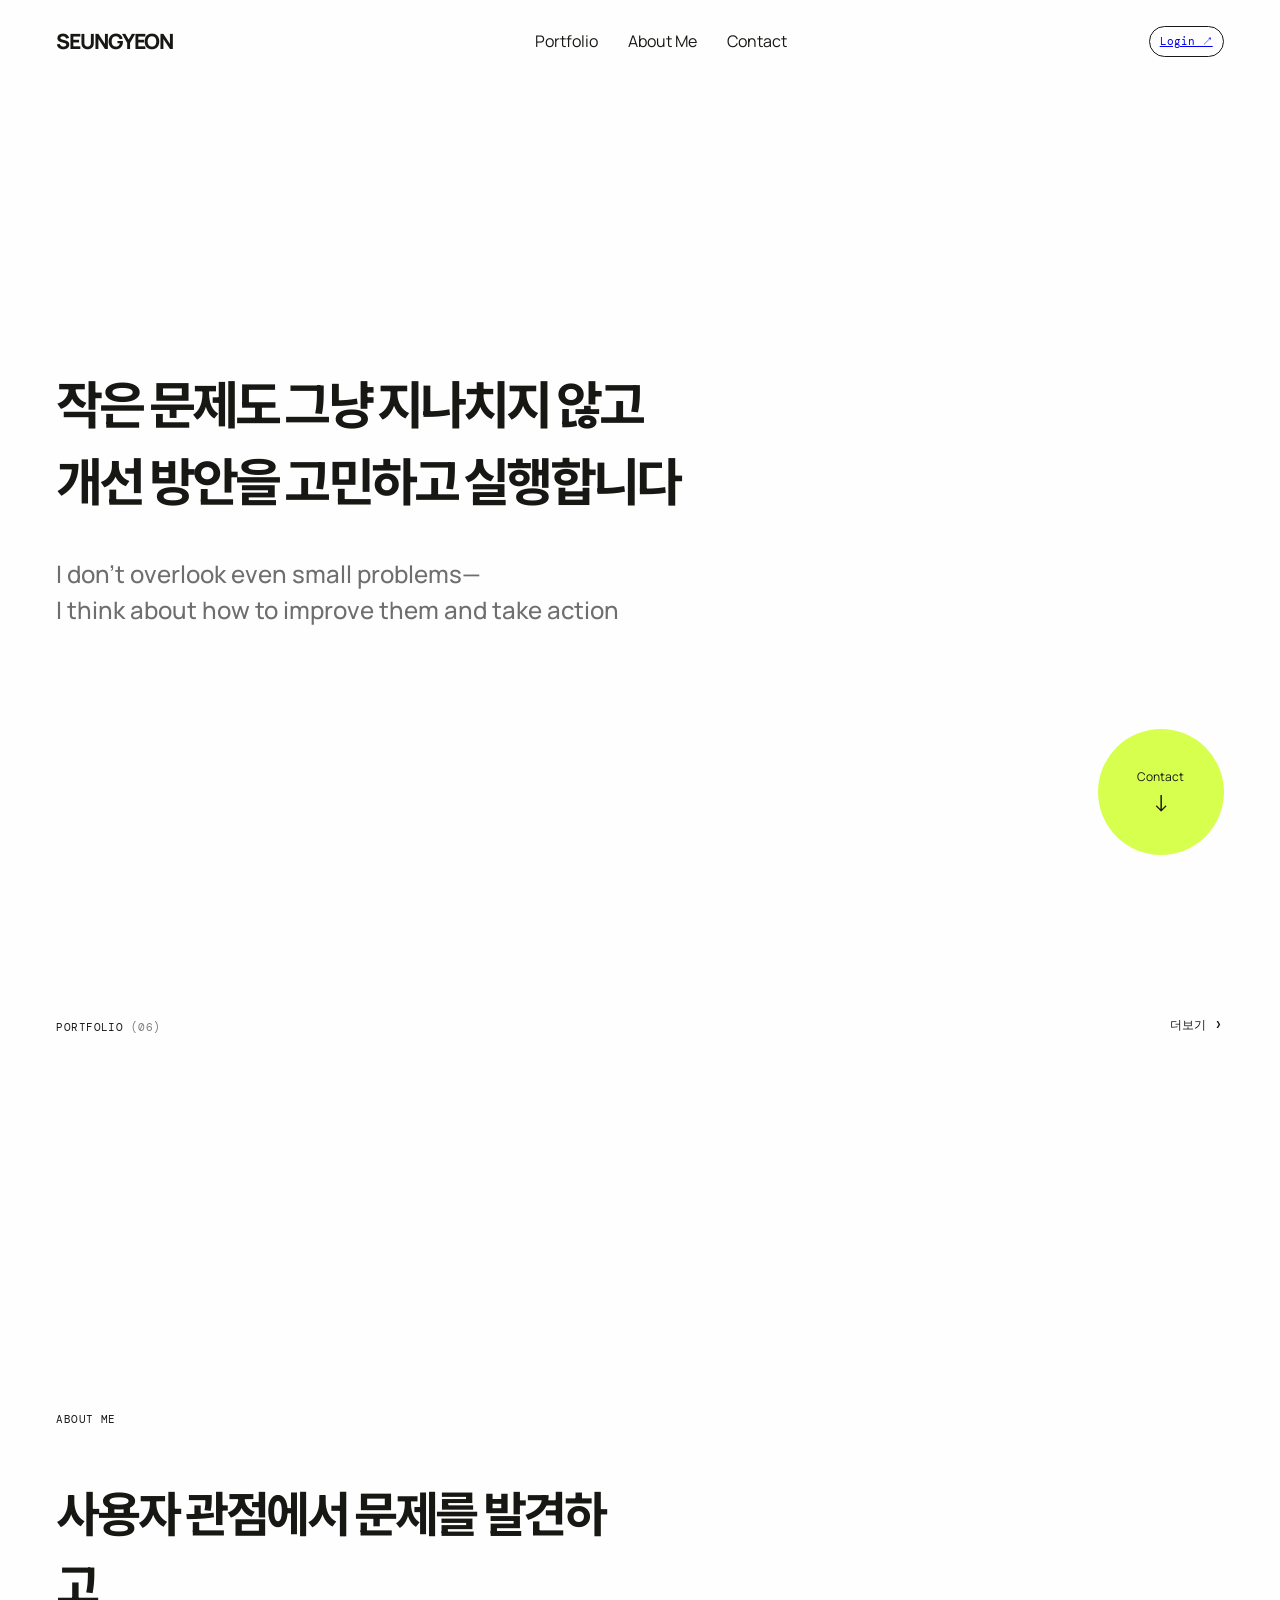
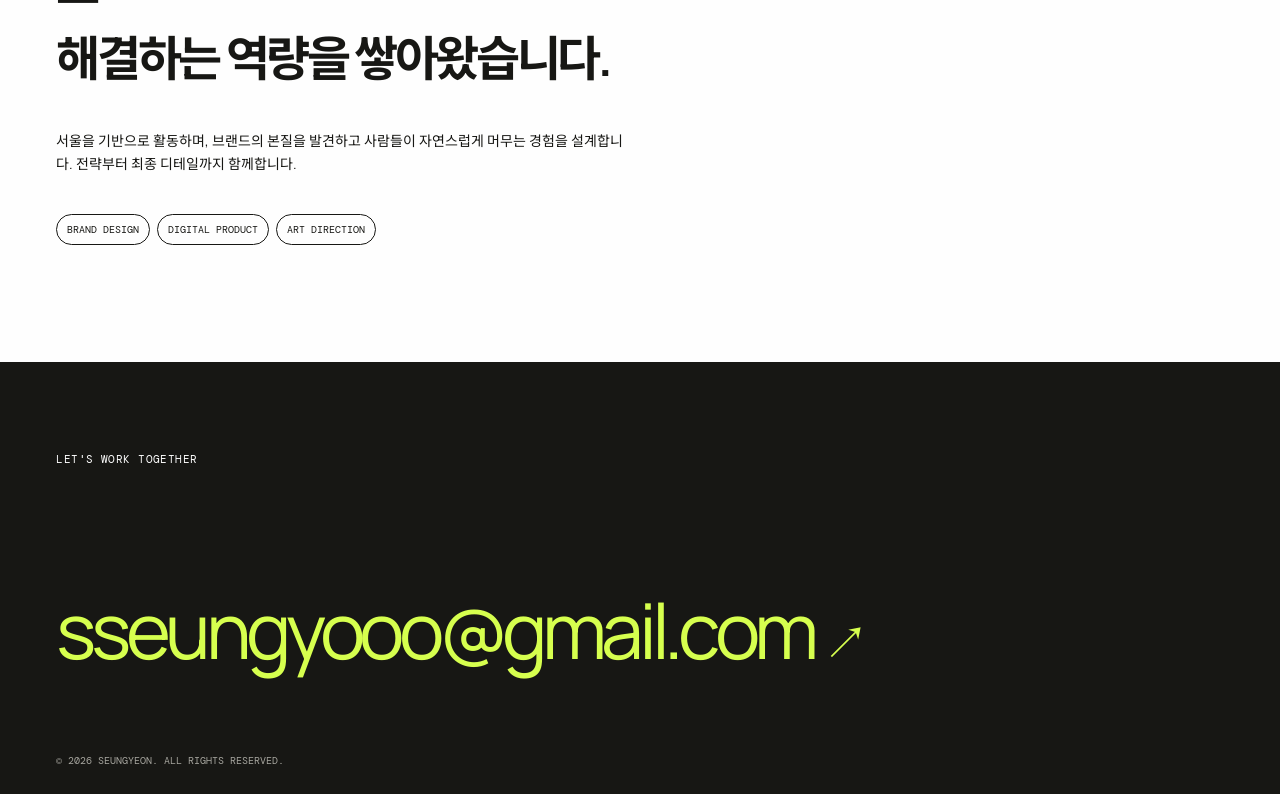
==== commit 2619fa29: "Update contact section and brand name in header" ====
--- a/portfolio-homepage/index.html
+++ b/portfolio-homepage/index.html
@@ -16,7 +16,7 @@
 </head>
 <body>
   <header class="nav">
-    <a class="brand" href="#top">SEUNGYEON<span>·</span></a><nav><a href="works.html">Portfolio</a><a href="#about">About Me</a><a href="#contact">Contact</a></nav><a class="admin-link" href="admin.html">Login ↗</a><button class="menu" aria-label="메뉴">☰</button></header>
+    <a class="brand" href="#top">SEUNGYEON<span> </span></a><nav><a href="works.html">Portfolio</a><a href="#about">About Me</a><a href="#contact">Contact</a></nav><a class="admin-link" href="admin.html">Login ↗</a><button class="menu" aria-label="메뉴">☰</button></header>
   <main id="top">
    <section class="hero">
       <div class="hero-copy">
@@ -25,7 +25,7 @@
         <p id="heroIntro" class="hero-intro">I don’t overlook even small problems—<br>I think about how to improve them and take action</p>
       </div>
       <img id="heroImage" class="hero-background-image" alt="" hidden>
-      <div class="hero-bottom"><a class="round-link" href="#pageBottom">e-mail <span>↓</span>
+      <div class="hero-bottom"><a class="round-link" href="#pageBottom">Contact <span>↓</span>
 </a>
     </section>
 
@@ -36,7 +36,7 @@
 
     <section id="about" class="about section"><div class="about-copy"><p class="eyebrow">ABOUT ME</p><h2 id="aboutTitle">사용자 관점에서 문제를 발견하고<br>해결하는 역량을 쌓아왔습니다.</h2><p id="aboutText" class="body-copy">서울을 기반으로 활동하며, 브랜드의 본질을 발견하고 사람들이 자연스럽게 머무는 경험을 설계합니다. 전략부터 최종 디테일까지 함께합니다.</p><div id="aboutKeywords" class="skills"><span>BRAND DESIGN</span><span>DIGITAL PRODUCT</span><span>ART DIRECTION</span></div><div id="aboutGallery" class="about-gallery" aria-label="소개 이미지 슬라이드"><div class="about-gallery-head"><div class="about-gallery-controls"><button id="aboutGalleryPrev" type="button" aria-label="이전 이미지">‹</button><button id="aboutGalleryNext" type="button" aria-label="다음 이미지">›</button></div></div><div id="aboutGalleryTrack" class="about-gallery-track"></div></div></div><div id="aboutImageBox" class="about-image" aria-label="소개 이미지"><img id="aboutImage" alt="" hidden></div></section>
 
-    <section id="contact" class="contact"><p class="eyebrow">LET'S WORK TOGETHER</p><a id="contactEmail" href="mailto:sseungyooo@gmail.com">sseungyooo@gmail.com <span>↗</span></a><p class="footer-note">© 2026 SEUNG. ALL RIGHTS RESERVED.</p></section>
+    <section id="contact" class="contact"><p class="eyebrow">LET'S WORK TOGETHER</p><a id="contactEmail" href="mailto:sseungyooo@gmail.com">sseungyooo@gmail.com <span>↗</span></a><p class="footer-note">© 2026 SEUNGYEON. ALL RIGHTS RESERVED.</p></section>
   </main>
     <dialog id="detailModal" class="detail-modal">
     <div class="modal-content">
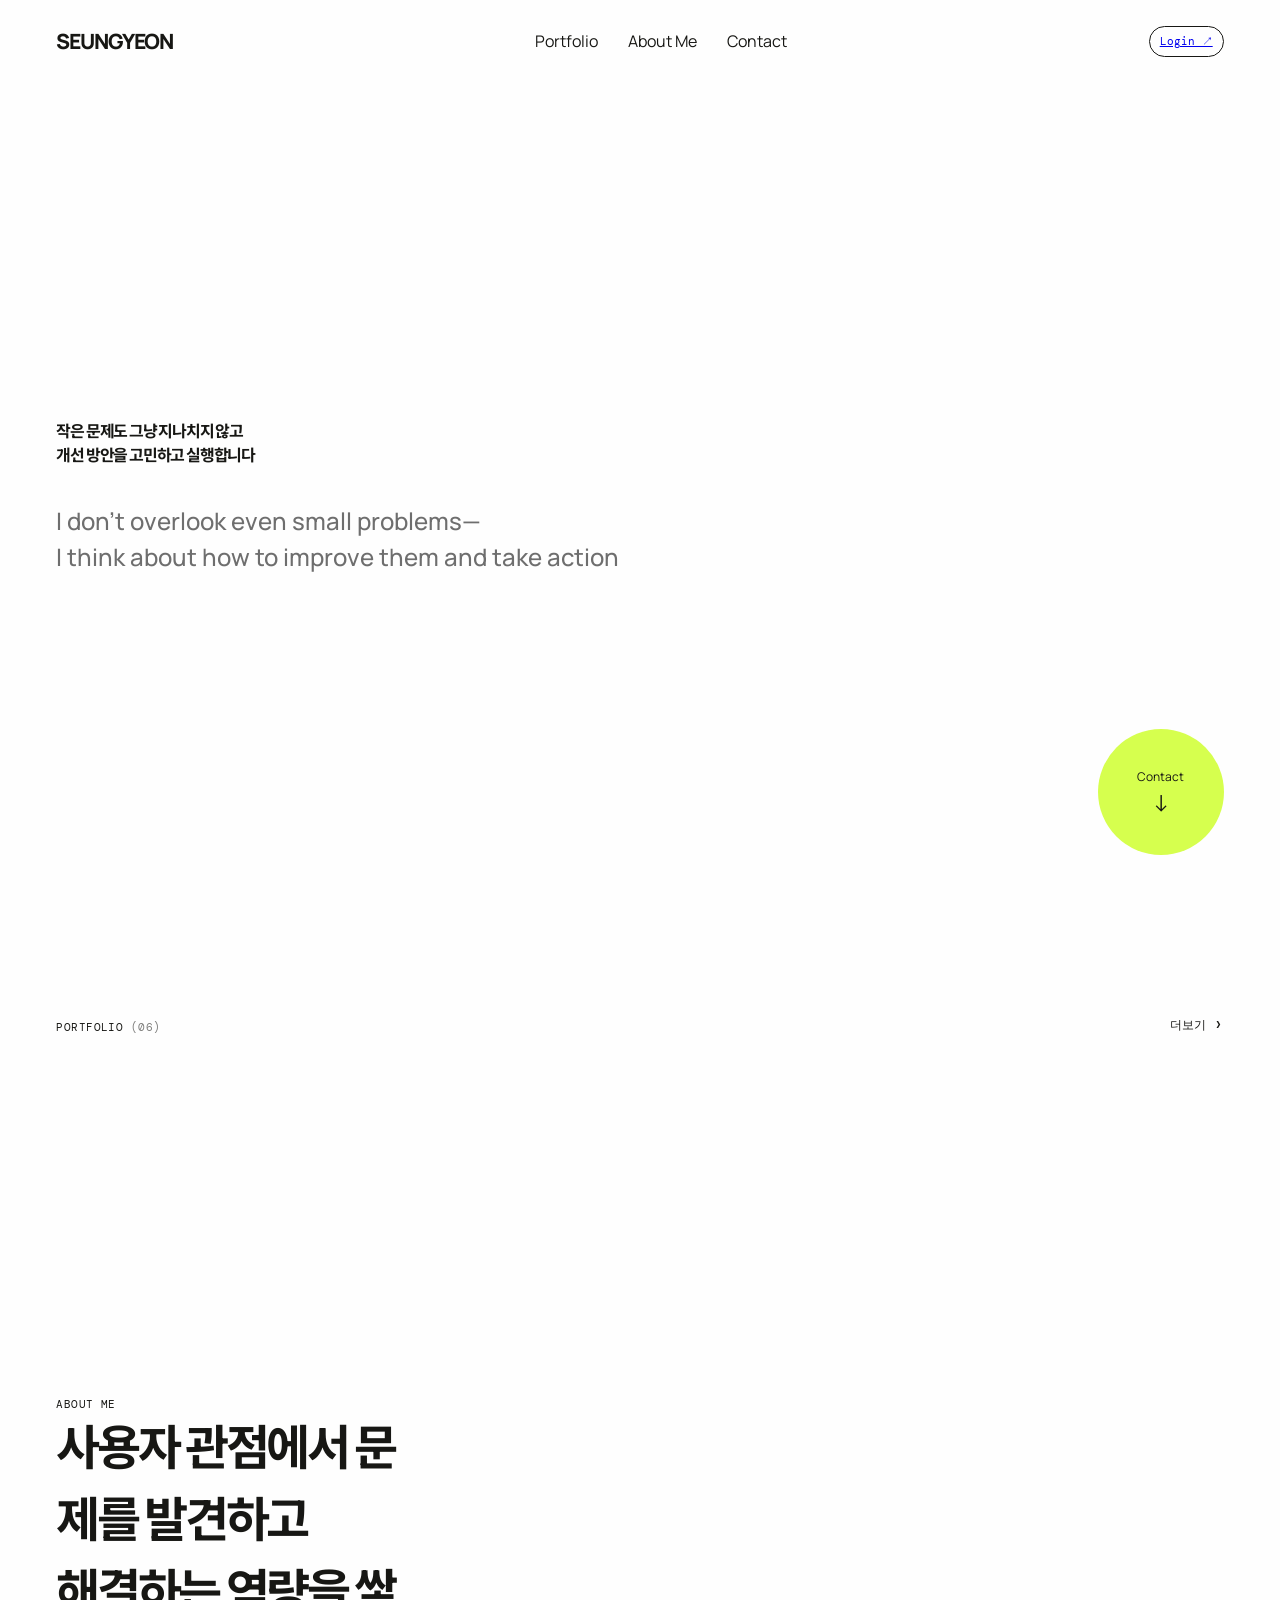
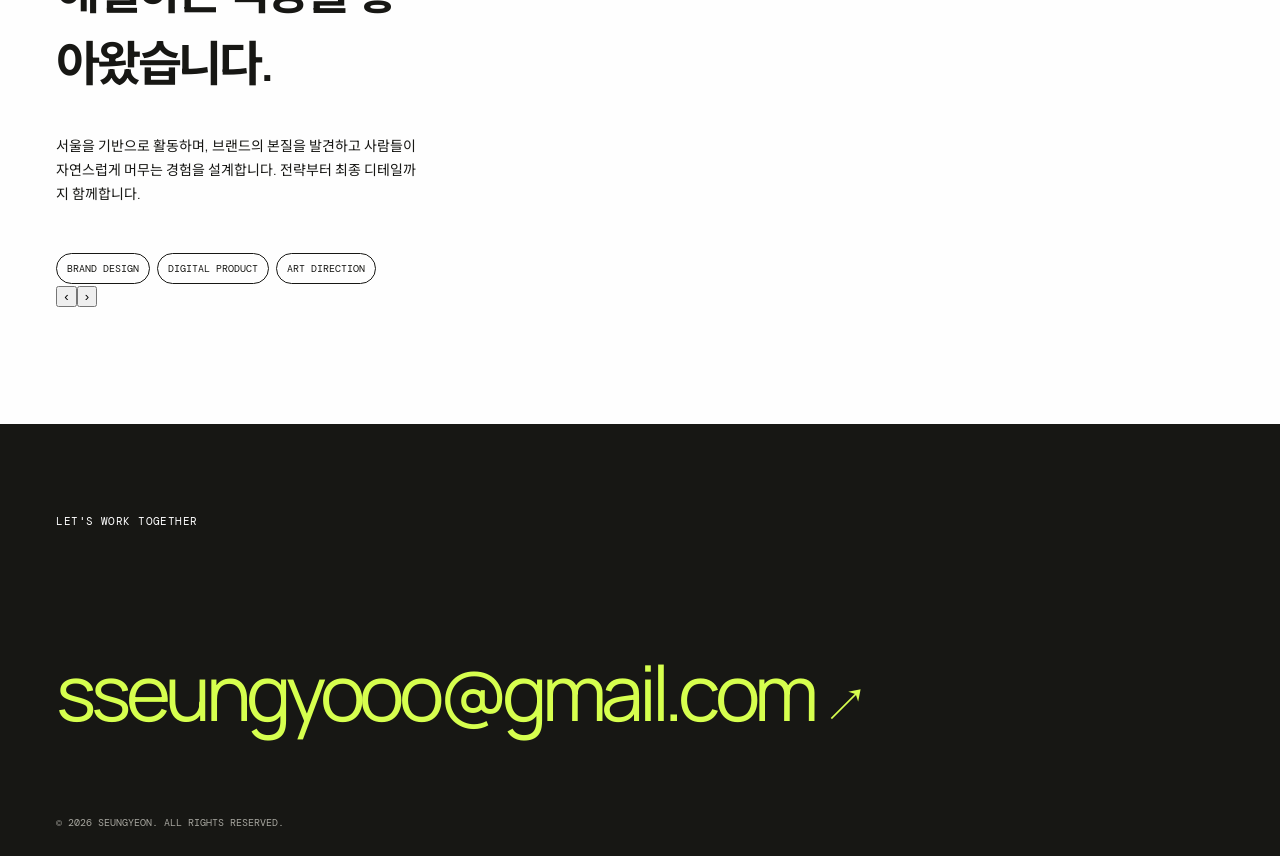
==== commit ea392652: "Replace fixed hero font size with CSS variable" ====
--- a/portfolio-homepage/index.html
+++ b/portfolio-homepage/index.html
@@ -10,7 +10,7 @@
   <link rel="stylesheet" href="styles.css" />
   <style>
     .admin-link{font:11px 'DM Mono',monospace;border:1px solid #171714;padding:7px 10px;border-radius:20px}@media(max-width:680px){.admin-link{display:none}}
-    .hero h1{font-size:clamp(48px, 4vw, 64px) !important;}
+    .hero h1{font-size:var(--hero-size) !important;}
     .about h2{font-size:var(--about-size, 48px) !important}
     .hero{background:var(--hero-bg,transparent)}.contact{background:var(--contact-bg,#171714)}</style>
 </head>
--- a/portfolio-homepage/styles.css
+++ b/portfolio-homepage/styles.css
@@ -134,7 +134,7 @@
 .hero-image img{width:100%;height:100%;display:block;object-fit:cover}
 .hero-bottom{z-index:3}@media(max-width:760px){.hero{display:block;min-height:auto;padding:80px 4.4vw 150px}
 .hero-image{margin-top:42px;min-height:0;aspect-ratio:1;border-radius:20px}.hero-bottom{bottom:28px}
-.hero h1{font-size:clamp(42px,11vw,var(--hero-size,60px))!important}}
+.hero h1{font-size:var(--hero-size) !important;}
 
 
 /* Full hero background image */
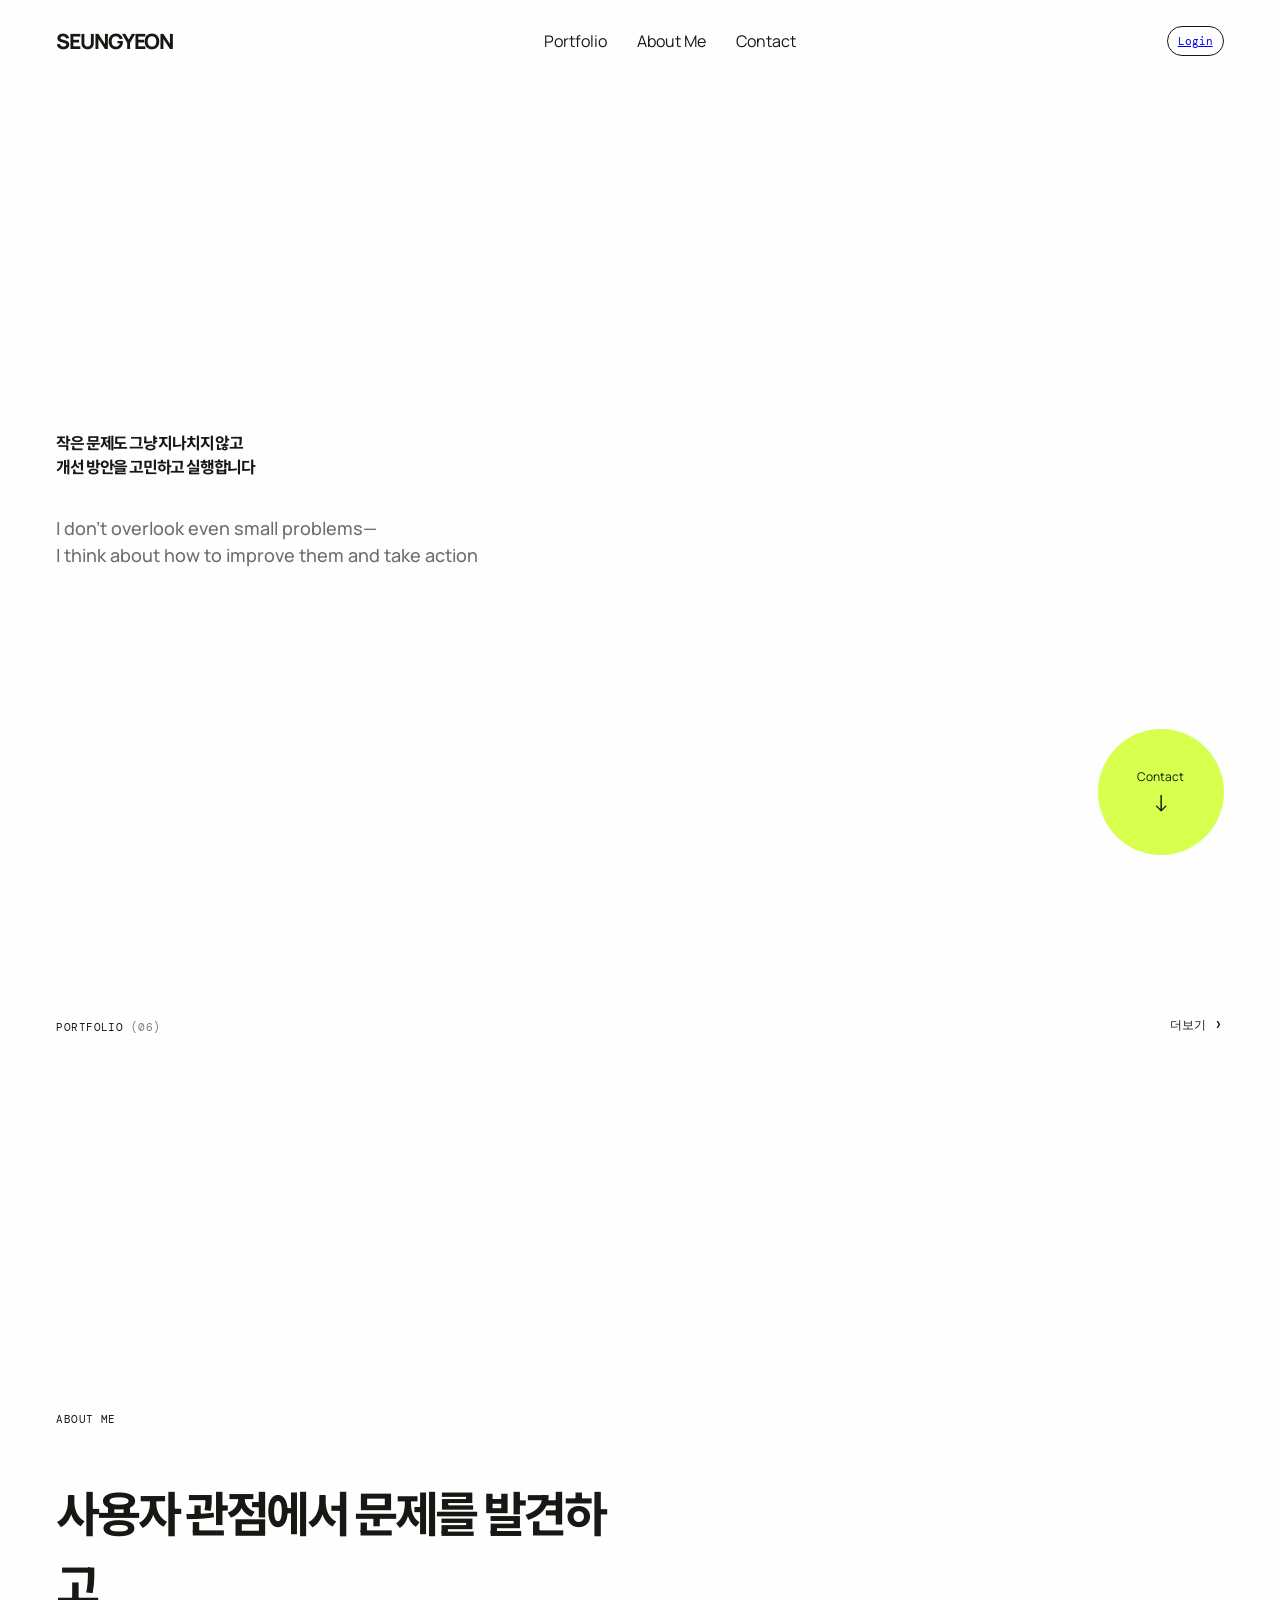
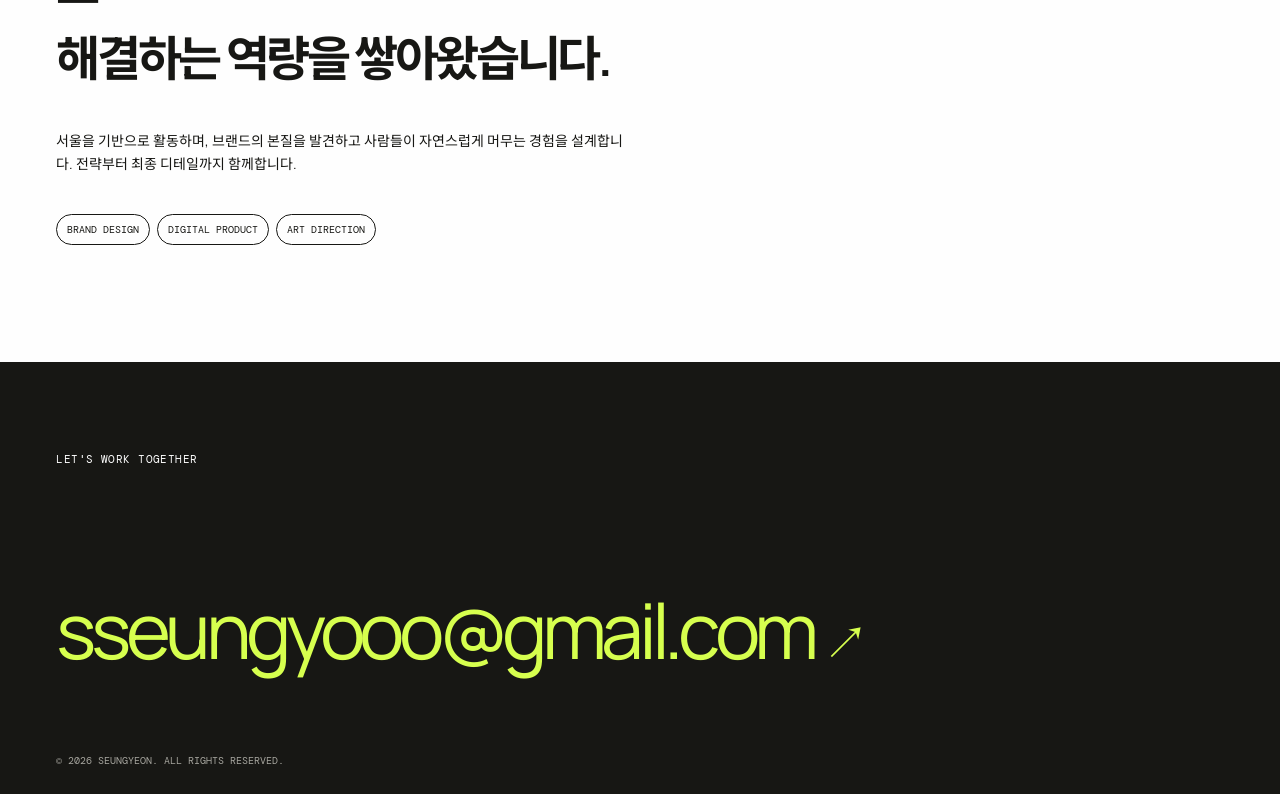
==== commit a6ea0ed7: "Update index.html" ====
--- a/portfolio-homepage/index.html
+++ b/portfolio-homepage/index.html
@@ -16,7 +16,7 @@
 </head>
 <body>
   <header class="nav">
-    <a class="brand" href="#top">SEUNGYEON<span> </span></a><nav><a href="works.html">Portfolio</a><a href="#about">About Me</a><a href="#contact">Contact</a></nav><a class="admin-link" href="admin.html">Login ↗</a><button class="menu" aria-label="메뉴">☰</button></header>
+    <a class="brand" href="#top">SEUNGYEON<span> </span></a><nav><a href="works.html">Portfolio</a><a href="#about">About Me</a><a href="#contact">Contact</a></nav><a class="admin-link" href="admin.html">Login</a><button class="menu" aria-label="메뉴">☰</button></header>
   <main id="top">
    <section class="hero">
       <div class="hero-copy">
--- a/portfolio-homepage/styles.css
+++ b/portfolio-homepage/styles.css
@@ -2,7 +2,17 @@
 :root{--ink:#171714;--paper:#fefefe;--lime:#d6ff4e;--line:#c9c7c0}*{box-sizing:border-box}html{scroll-behavior:smooth}body{margin:0;background:var(--paper);color:var(--ink);font-family:Manrope,'Noto Sans KR',sans-serif}
 .nav{height:82px;padding:0 4.4vw;display:flex;align-items:center;justify-content:space-between;border-bottom:none; solid var(--line);position:sticky;top:0;background:var(--paper);backdrop-filter:blur(12px);z-index:100}
 .brand{color:var(--ink);font-weight:800;font-size:21px;text-decoration:none;letter-spacing:-1px}
-.brand span{color:#e25b3d}nav{display:flex;gap:30px}nav a,.text-button{font-size:16px;color:var(--ink);text-decoration:none;border:0;background:none;font-family:inherit;cursor:pointer}.menu{display:none;border:0;background:transparent;font-size:20px}.hero{min-height:calc(100vh - 82px);padding:11vh 4.4vw 5vh;position:relative;overflow:hidden;border-bottom:none; solid var(--line)}.eyebrow{font-family:'DM Mono',monospace;font-size:11px;letter-spacing:.04em;margin:0}.eyebrow span{opacity:.55}.hero h1{font-size:var(--hero-size, 60px) !important;letter-spacing:-.075em;line-height:.93;margin:7vh 0 0;max-width:none;position:relative;z-index:1}.hero em{font-family:Georgia,serif;font-weight:400}.hero-bottom{display:flex;align-items:end;justify-content:space-between;position:absolute;bottom:5vh;left:4.4vw;right:4.4vw;z-index:1}
+.brand span{color:#e25b3d}nav{display:flex;gap:30px}nav a,.text-button{font-size:16px;color:var(--ink);text-decoration:none;border:0;background:none;font-family:inherit;cursor:pointer}.menu{display:none;border:0;background:transparent;font-size:20px}.hero{min-height:calc(100vh - 82px);padding:11vh 4.4vw 5vh;position:relative;overflow:hidden;border-bottom:none; solid var(--line)}.eyebrow{font-family:'DM Mono',monospace;font-size:11px;letter-spacing:.04em;margin:0}.eyebrow span{opacity:.55}
+.hero h1{
+  font-size:clamp(32px, 3.44vw, 66px) !important;
+  letter-spacing:-.075em;
+  line-height:.93;
+  margin:7vh 0 0;
+  max-width:none;
+  position:relative;
+  z-index:1;}
+.hero em{font-family:Georgia,serif;font-weight:400}
+.hero-bottom{display:flex;align-items:end;justify-content:space-between;position:absolute;bottom:5vh;left:4.4vw;right:4.4vw;z-index:1}
 
 .hero-bottom p,.body-copy{font-size:14px;line-height:1.7;margin:0}
 .round-link{width:126px;height:126px;border-radius:50%;background:var(--lime);display:flex;align-items:center;justify-content:center;flex-direction:column;color:var(--ink);font-size:12px;text-decoration:none;transition:transform .3s}
@@ -71,17 +81,13 @@
 .about h2 { line-height: 1.5 !important; }
 .hero-intro{
   margin-top:36px;
-  font-size:24px;
+  font-size:clamp(18px, 1.25vw, 24px);
   font-weight:500;
   line-height:150%;
-  letter-spacing:0.0em;
+  letter-spacing:0;
   color:#6E6E6E;
-  max-width:1000px;
-}
-
-.hero-bottom{
-  justify-content:flex-end;
-}
+  max-width:1000px;}
+.hero-bottom{justify-content:flex-end;}
 
 /* Selected work: compact six-card gallery */
 .section-head{align-items:center}
@@ -92,7 +98,7 @@
 @media(max-width:540px){.section-head{margin-bottom:28px}.work-grid{grid-template-columns:1fr;gap:30px}.project:nth-child(3){margin-left:0}.work-more{font-size:11px}}
 
 /* Home work: horizontal wheel-driven gallery */
-.project{color:inherit;text-decoration:none}.scroll-guide{font:10px 'DM Mono',monospace;margin:0;color:#73716b}#workGrid.work-grid{display:flex;gap:22px;overflow-x:auto;padding:28px 0 56px;scroll-snap-type:x proximity;overscroll-behavior-x:contain;scrollbar-width:none;-ms-overflow-style:none}#workGrid::-webkit-scrollbar{display:none}#workGrid .project{flex:0 0 calc((100% - 44px)/3);scroll-snap-align:start;transition:transform .5s cubic-bezier(.22,.8,.22,1),filter .5s;transform-origin:center bottom}#workGrid .project-art{aspect-ratio:4/5}#workGrid .project:hover{transform:translateY(-28px);filter:drop-shadow(0 25px 16px rgba(23,23,20,.16));position:relative;z-index:2}
+.project{color:inherit;text-decoration:none}.scroll-guide{font:10px 'DM Mono',monospace;margin:0;color:#73716b}#workGrid.work-grid{display:flex;gap:22px;overflow-x:auto;padding:28px 0 56px;scroll-snap-type:x proximity;overscroll-behavior-x:contain;scrollbar-width:none;-ms-overflow-style:none}#workGrid::-webkit-scrollbar{display:none}#workGrid .project{flex:0 0 calc((100% - 44px)/3);scroll-snap-align:start;transition:transform .5s cubic-bezier(.22,.8,.22,1),filter .5s;transform-origin:center bottom}#workGrid .project-art{aspect-ratio:16/9}#workGrid .project:hover{transform:translateY(-28px);filter:drop-shadow(0 25px 16px rgba(23,23,20,.16));position:relative;z-index:2}
 /* All work: conventional three-column grid */
 .all-work-grid{display:grid;grid-template-columns:repeat(3,minmax(0,1fr));gap:54px 1.2vw;padding-top:28px}.all-work-card{min-width:0}.all-work-card .project-art{aspect-ratio:1/1}.all-work-card 
 .project-meta{padding-top:12px}@media(max-width:850px){.all-work-grid{grid-template-columns:repeat(2,minmax(0,1fr));gap:40px 2vw}}@media(max-width:680px){.scroll-guide{display:none}#workGrid.work-grid{gap:14px;padding-bottom:38px}#workGrid 
@@ -132,9 +138,11 @@
 .hero h1{margin:0}
 .hero-image{width:100%;aspect-ratio:0.92;background:#dedede;border-radius:28px;overflow:hidden;align-self:stretch;min-height:440px}
 .hero-image img{width:100%;height:100%;display:block;object-fit:cover}
-.hero-bottom{z-index:3}@media(max-width:760px){.hero{display:block;min-height:auto;padding:80px 4.4vw 150px}
-.hero-image{margin-top:42px;min-height:0;aspect-ratio:1;border-radius:20px}.hero-bottom{bottom:28px}
-.hero h1{font-size:var(--hero-size) !important;}
+.hero-bottom{z-index:3}
+@media(max-width:760px){.hero{display:block;min-height:auto;padding:80px 4.4vw 150px;}
+.hero-image{margin-top:42px;min-height:0;aspect-ratio:1;border-radius:20px;}
+.hero-bottom{bottom:28px;}
+.hero h1{font-size:var(--hero-size) !important;}}
 
 
 /* Full hero background image */
@@ -166,8 +174,23 @@
 
 
 /* Restore home Portfolio horizontal gallery and hover interaction */
-#work #workGrid.work-grid{display:flex!important;grid-template-columns:none!important;gap:22px;overflow-x:auto;overflow-y:visible;padding:28px 0 56px;scroll-snap-type:x proximity;scrollbar-width:none;-ms-overflow-style:none}#work #workGrid.work-grid::-webkit-scrollbar{display:none}#work #workGrid.work-grid .project{display:block!important;flex:0 0 calc((100% - 44px)/3)!important;min-width:0;margin:0!important;scroll-snap-align:start;transform-origin:center bottom;transition:transform .5s cubic-bezier(.22,.8,.22,1),filter .5s}#work #workGrid.work-grid .project-art{aspect-ratio:4/5}#work #workGrid.work-grid .project:hover{transform:translateY(-28px);filter:drop-shadow(0 25px 16px rgba(23,23,20,.16));position:relative;z-index:2}@media(max-width:680px){#work #workGrid.work-grid{gap:14px;padding-bottom:38px}#work #workGrid.work-grid .project{flex-basis:76vw!important}#work #workGrid.work-grid .project:hover{transform:translateY(-16px)}}
+#work #workGrid.work-grid{display:flex!important;grid-template-columns:none!important;gap:22px;overflow-x:auto;overflow-y:visible;padding:28px 0 56px;scroll-snap-type:x proximity;scrollbar-width:none;-ms-overflow-style:none}#work #workGrid.work-grid::-webkit-scrollbar{display:none}#work #workGrid.work-grid .project{display:block!important;flex:0 0 calc((100% - 44px)/3)!important;min-width:0;margin:0!important;scroll-snap-align:start;transform-origin:center bottom;transition:transform .5s cubic-bezier(.22,.8,.22,1),filter .5s}#work #workGrid.work-grid .project-art{aspect-ratio:16/9}#work #workGrid.work-grid .project:hover{transform:translateY(-28px);filter:drop-shadow(0 25px 16px rgba(23,23,20,.16));position:relative;z-index:2}@media(max-width:680px){#work #workGrid.work-grid{gap:14px;padding-bottom:38px}#work #workGrid.work-grid .project{flex-basis:76vw!important}#work #workGrid.work-grid .project:hover{transform:translateY(-16px)}}
 
 
 /* Single, non-repeating hero image */
 .hero{background-image:none!important;background-repeat:no-repeat}.hero-background-image{position:absolute;inset:0;z-index:0;display:block;width:100%;height:100%;object-fit:cover;object-position:center}.hero-background-image[hidden]{display:none}.hero.has-hero-image::before{display:none}.hero-copy{position:relative;z-index:2}.hero .hero-bottom{z-index:3}
+
+
+/* Hide wide hero artwork on mobile */
+@media(max-width:760px){.hero-background-image{display:none!important}}
+
+
+/* Mobile hero breathing room */
+@media(max-width:760px){.hero{min-height:max(680px,calc(100svh - 64px));padding-bottom:150px}.hero-intro{margin-bottom:clamp(100px,16vh,220px)}.hero .hero-bottom{bottom:32px}}
+
+
+/* Align About Me imagery on desktop */
+@media(min-width:761px){.about{align-items:end}}
+
+/* Portfolio Contents Size */
+#work #workGrid.work-grid .project-art{aspect-ratio:16/9 !important;}
